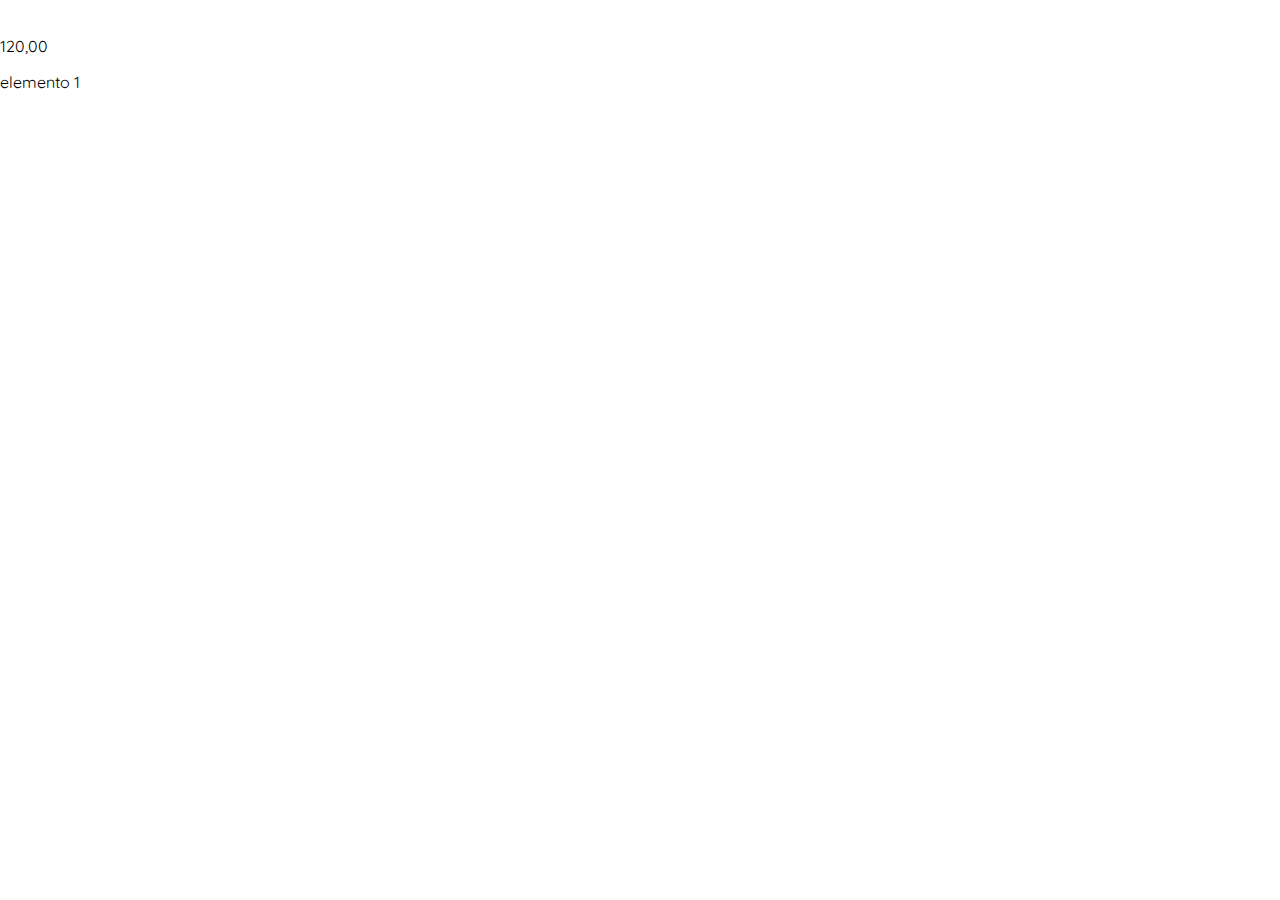
==== yardSale/html/begin.html @ 294c0567 "update" ====
<!DOCTYPE html>
<html lang="en">
<head>
    <meta charset="UTF-8">
    <meta http-equiv="X-UA-Compatible" content="IE=edge">
    <meta name="viewport" content="width=device-width, initial-scale=1.0">
    <title>Yard Sale</title>
    <link rel="stylesheet" href="/yardSale/css/begin.css">
    <link rel="preconnect" href="https://fonts.googleapis.com">
    <link rel="preconnect" href="https://fonts.gstatic.com" crossorigin>
    <link href="https://fonts.googleapis.com/css2?family=Quicksand:wght@300;500;700&display=swap" rel="stylesheet">
</head>
<body>
    <section class="main-container">
        <div class="cards-container">
            <div class="product-card">
                <img src="" alt="">
                <div>
                    <p>120,00</p>
                    <p>elemento 1</p>
                </div>
                <figure>
                    <img src="">
                </figure>

            </div>
        </div>
    </section>
    
</body>
</html>
---- yardSale/css/begin.css ----
:root {
    --very-light-pink: #c7c7c7;
    --text-input-field:#f7f7f7;
    --hospital-green:  #acd8b2;
    --white:           #ffffff;
    --black:           #000000;
    --sm:14px;
    --md:16px;
    --lg:18px;


}
body{
    font-family: 'Quicksand', sans-serif;
    margin: 0;
}
h1{
    color: yellowgreen;
}
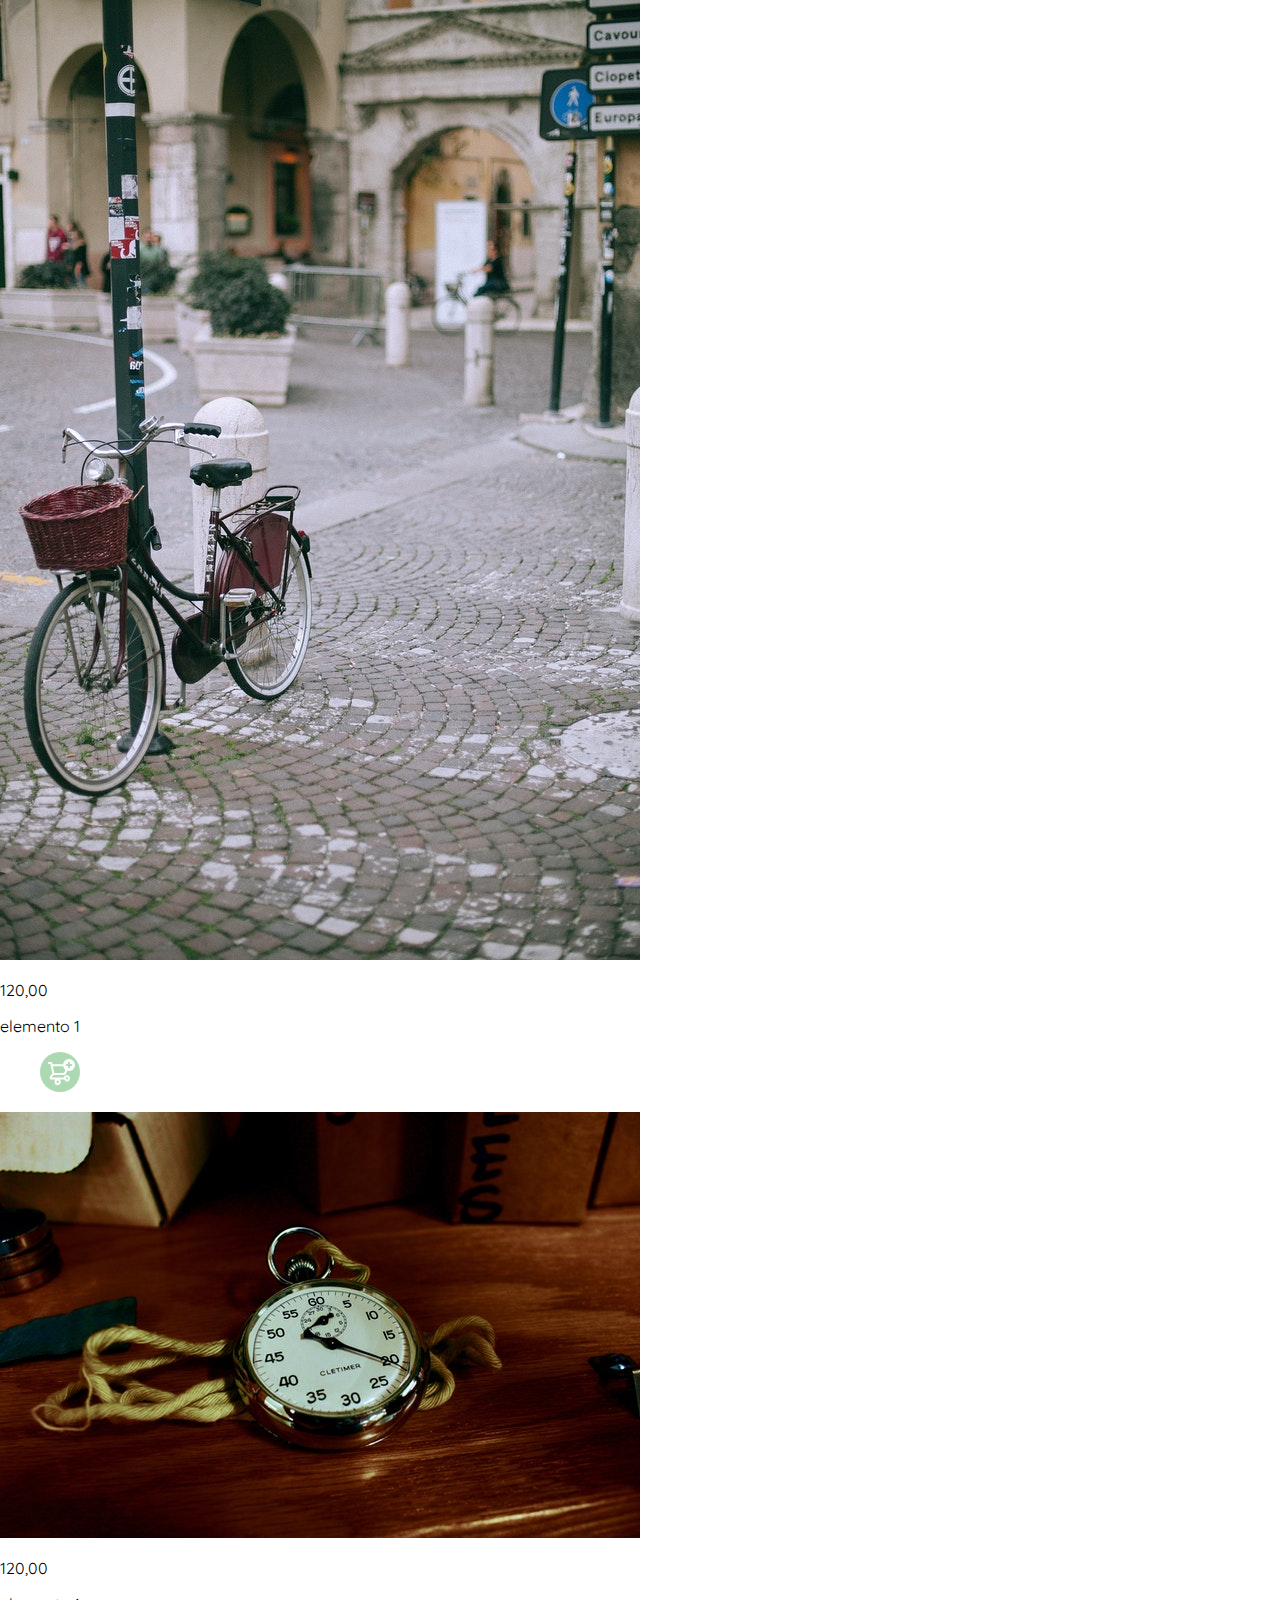
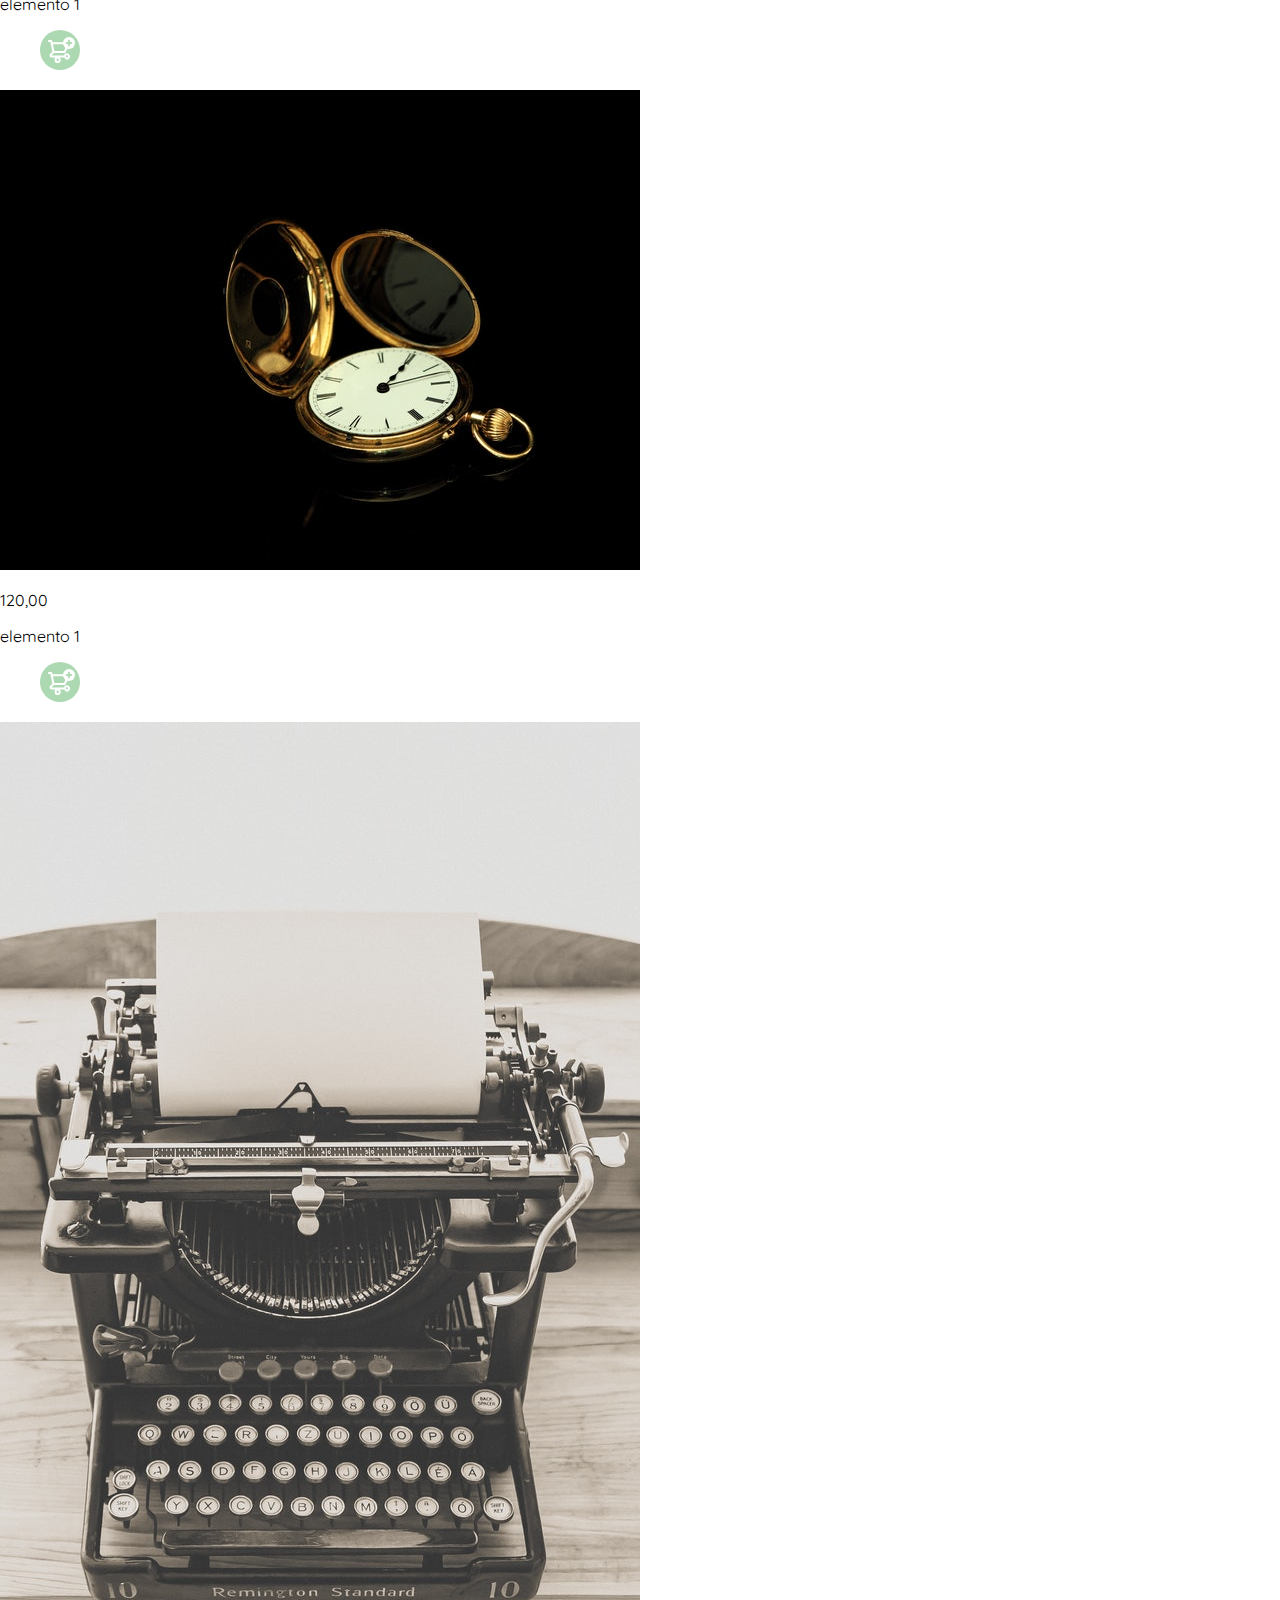
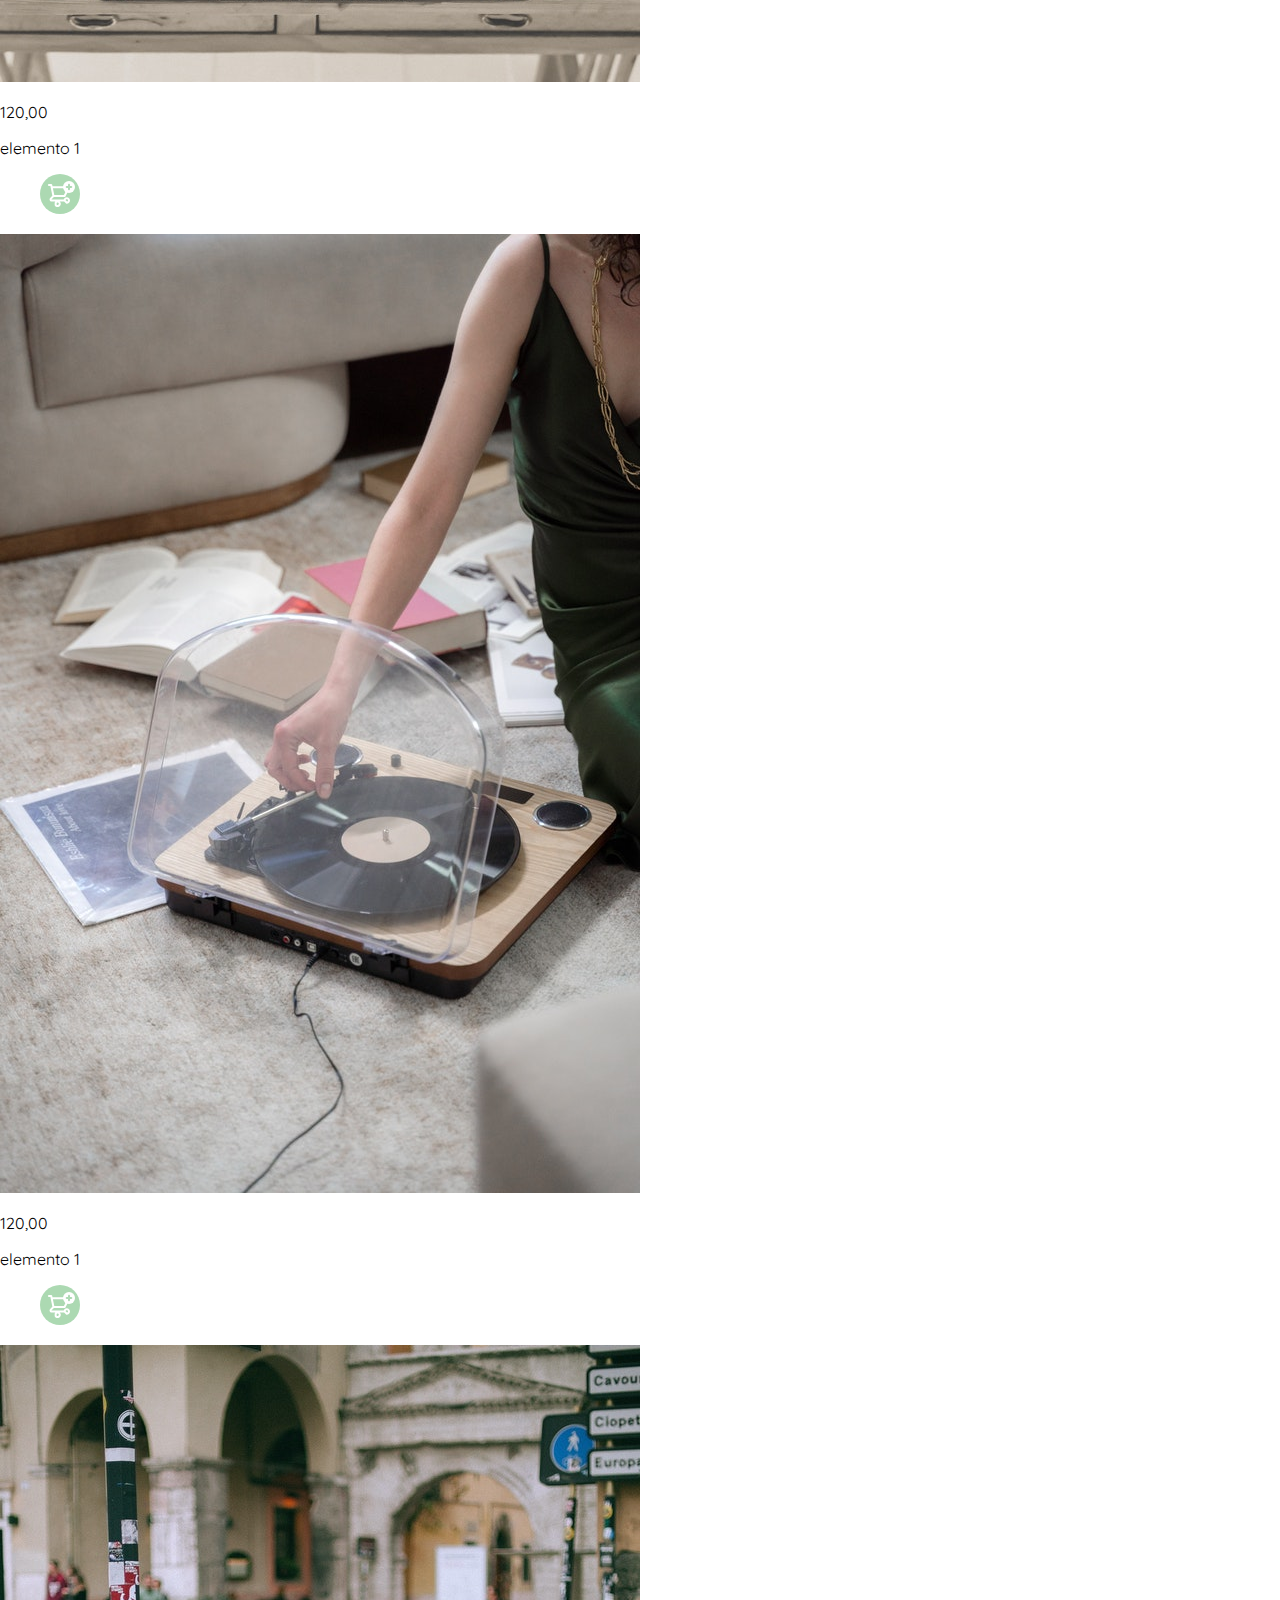
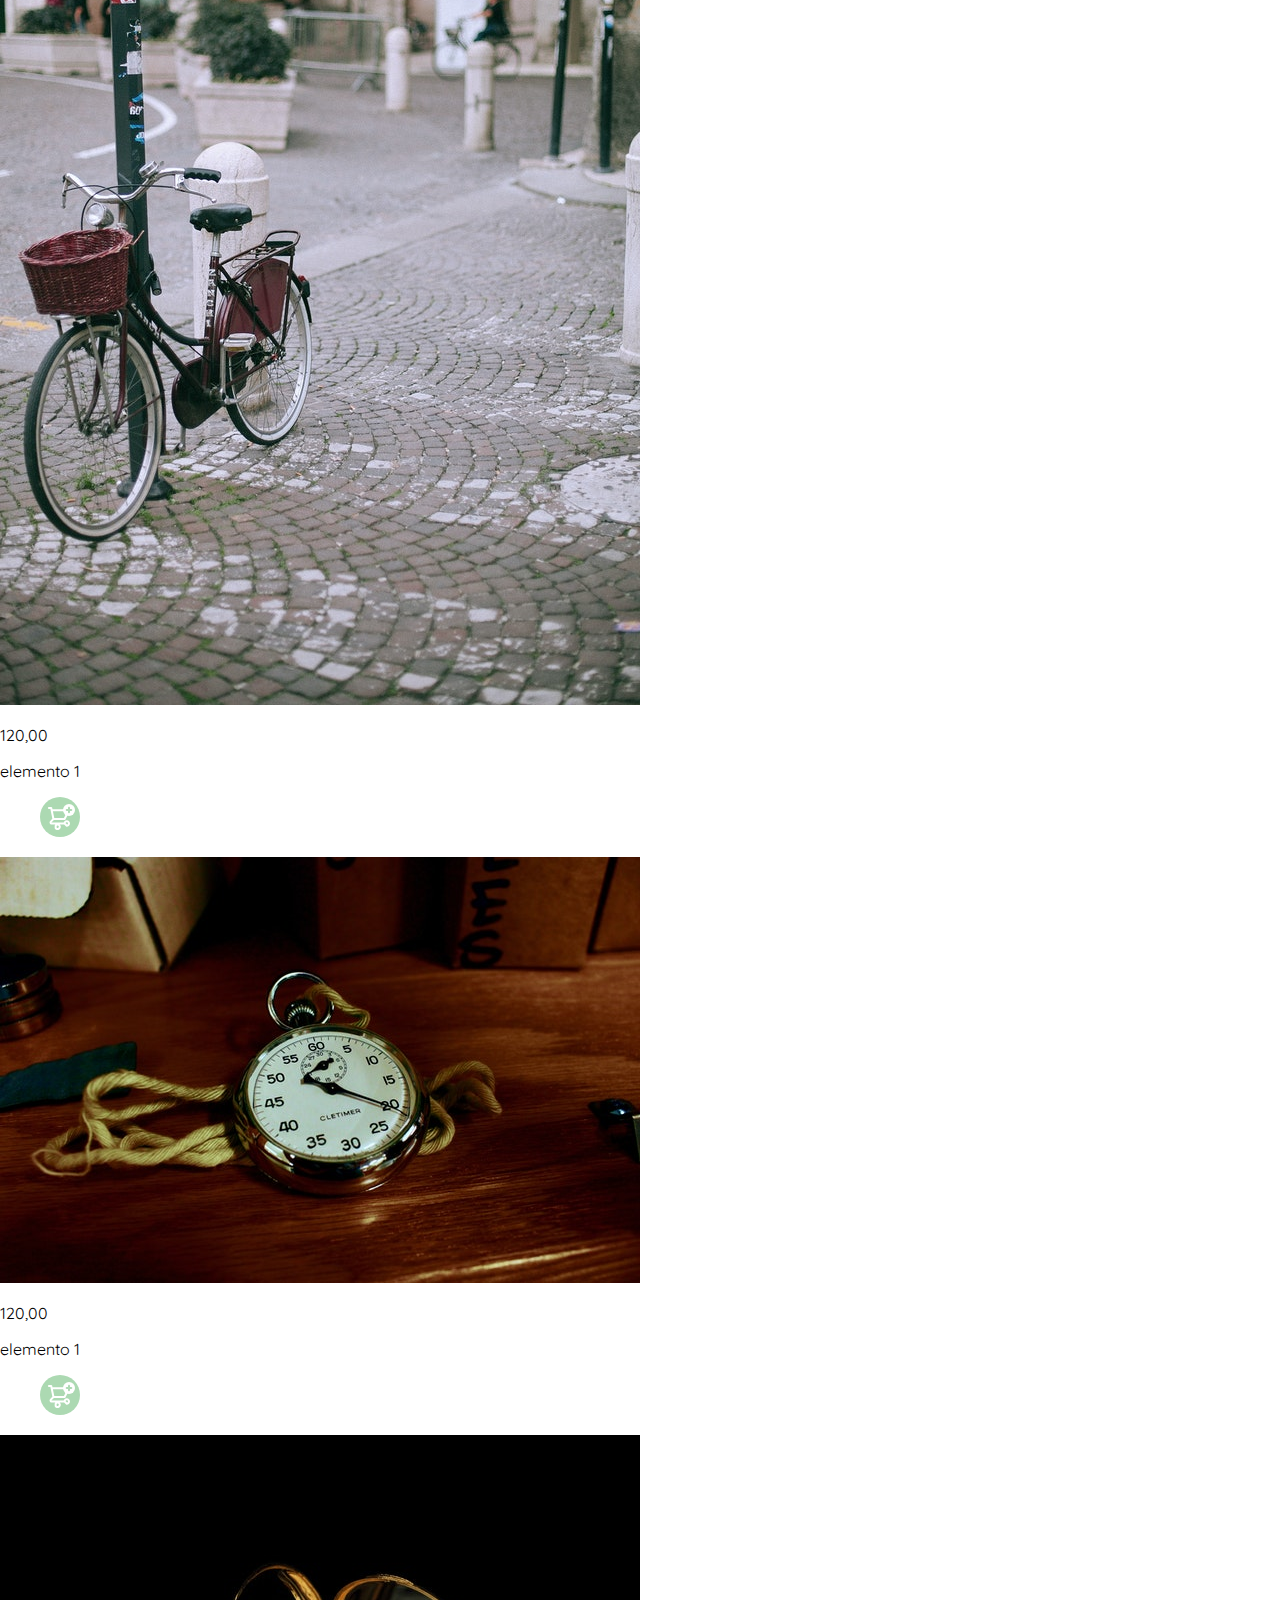
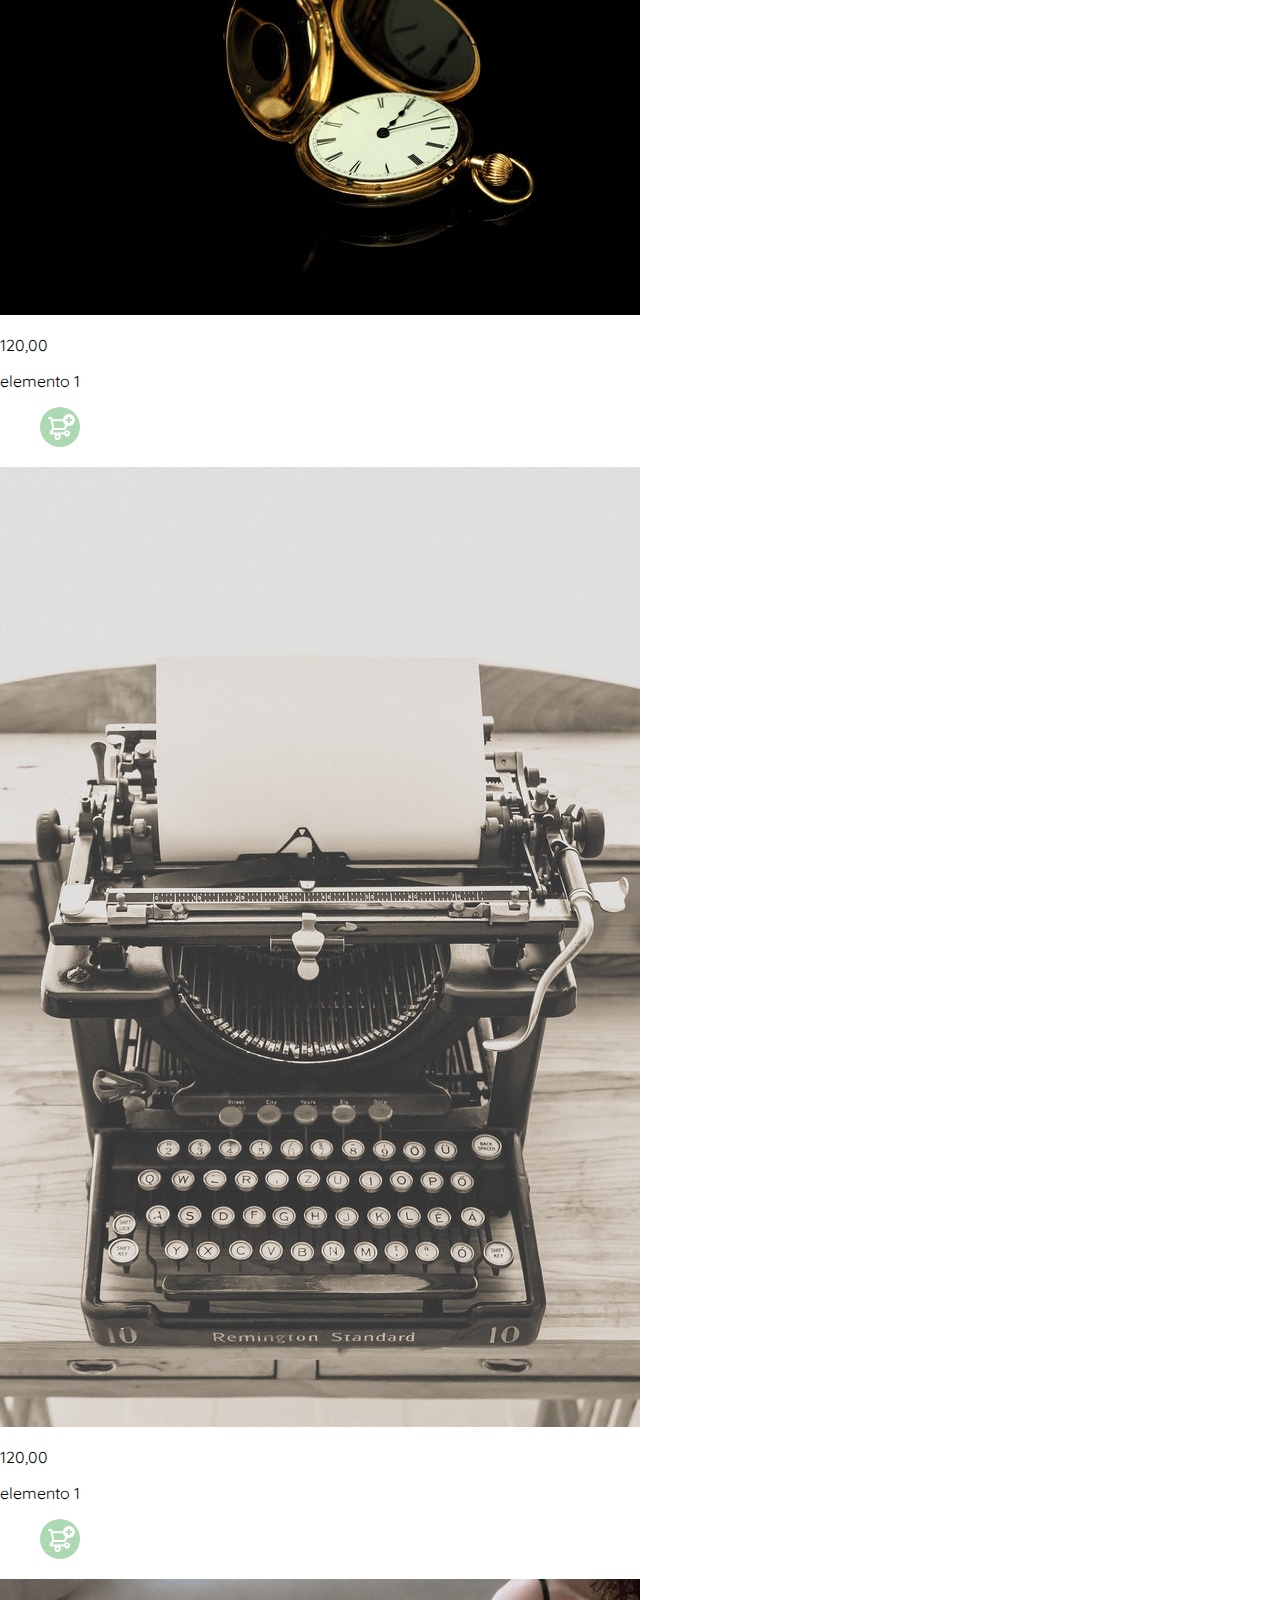
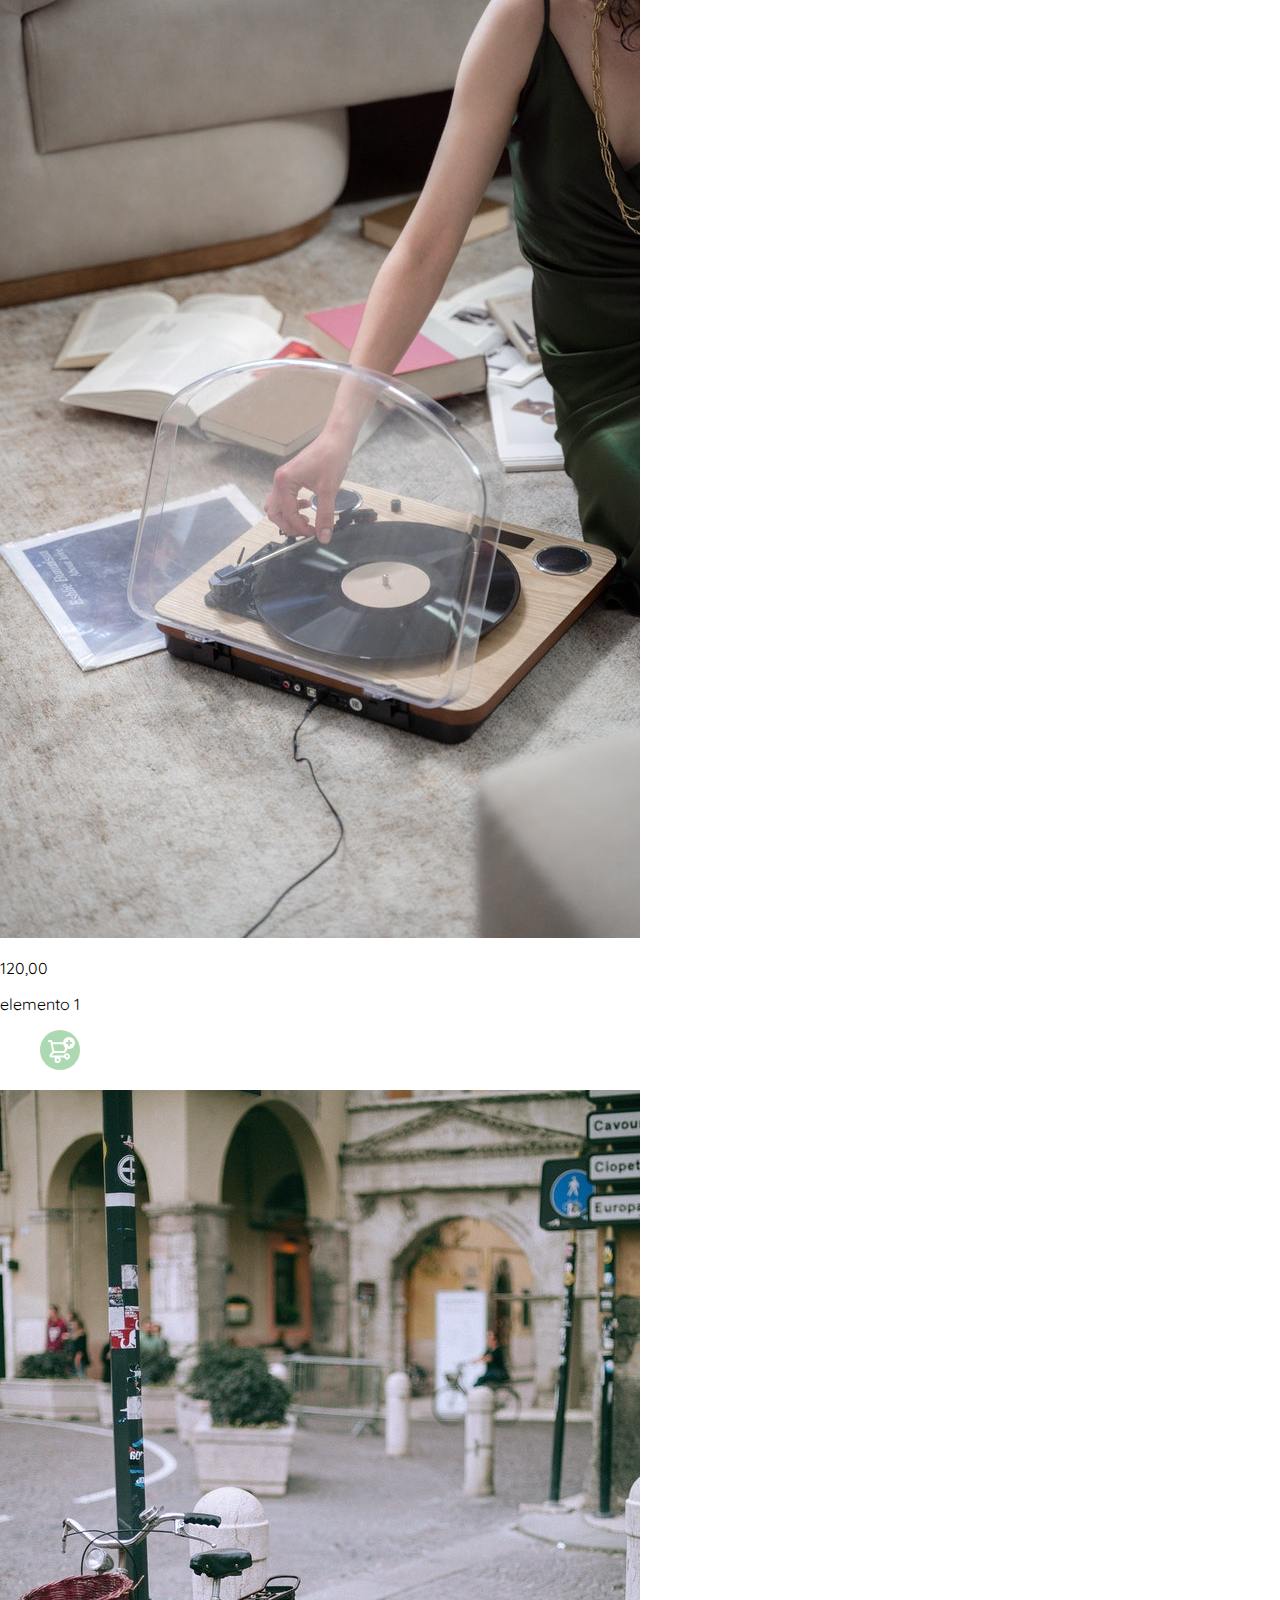
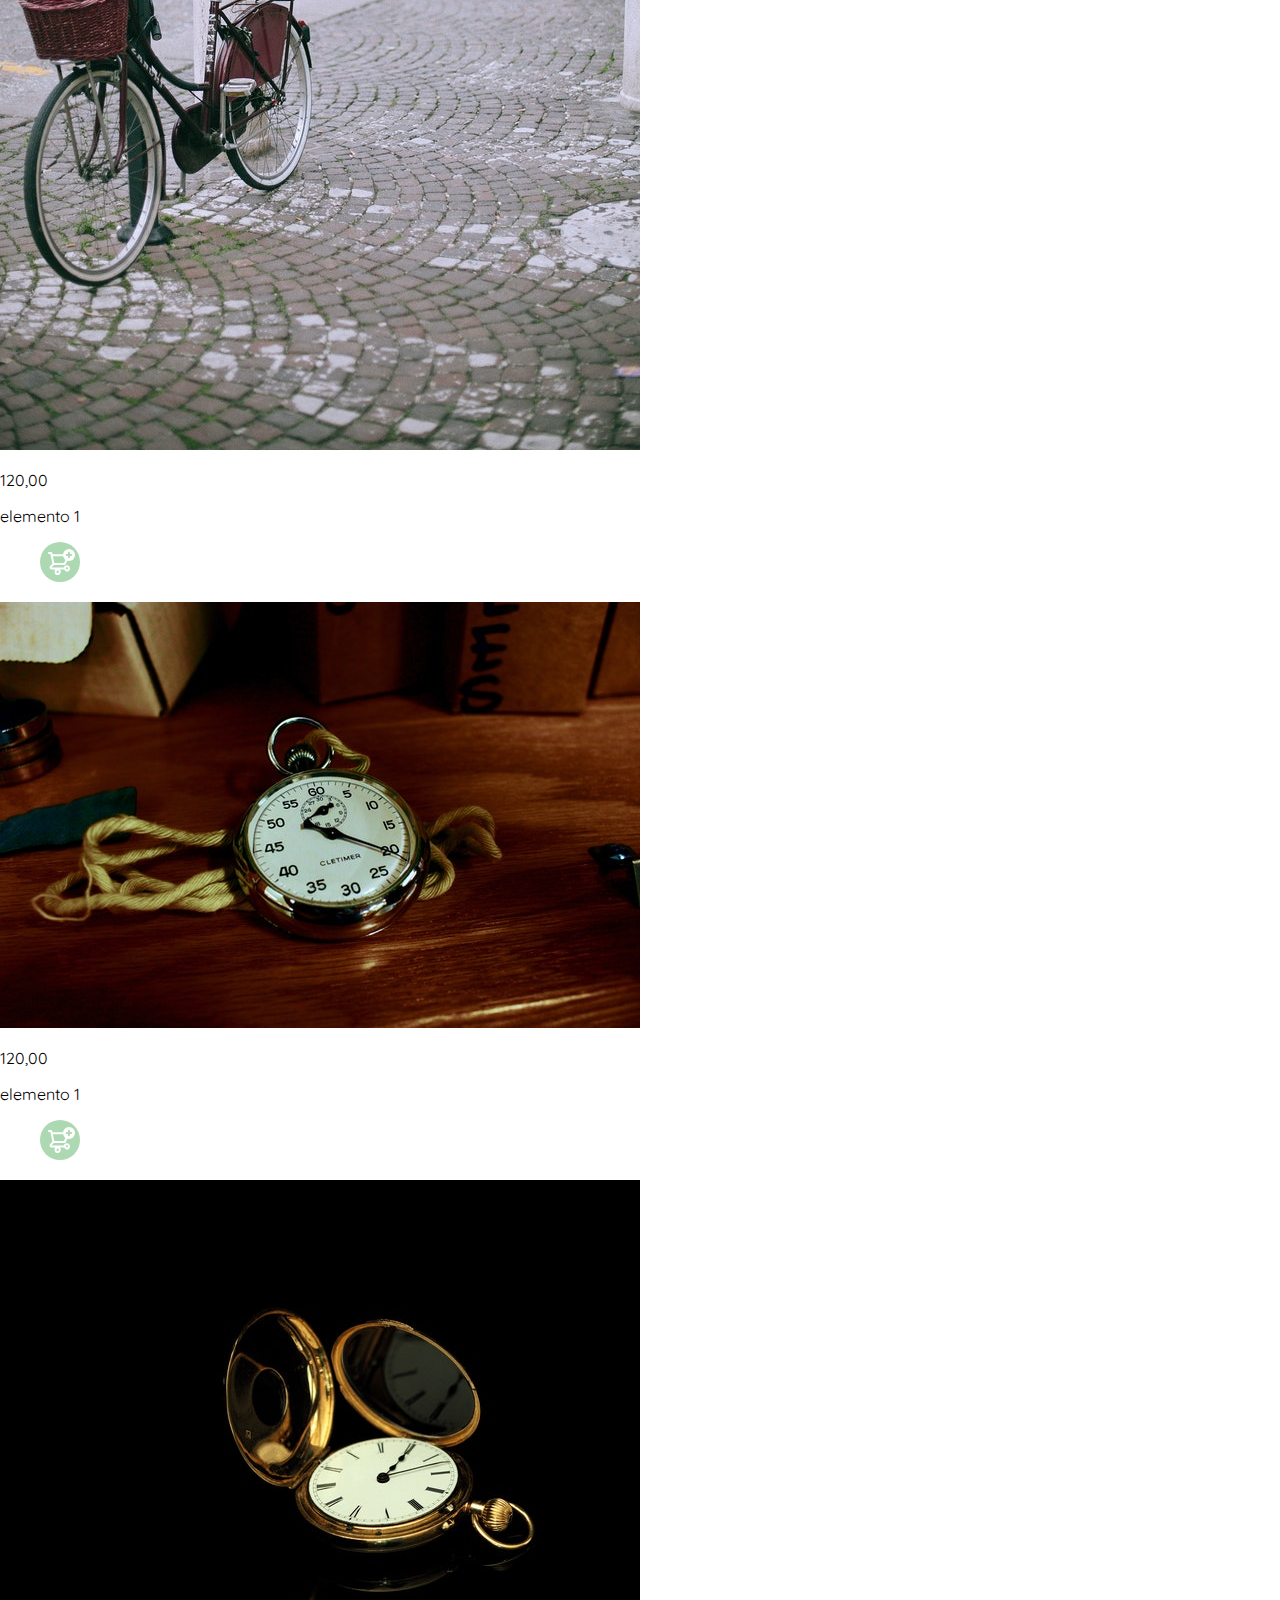
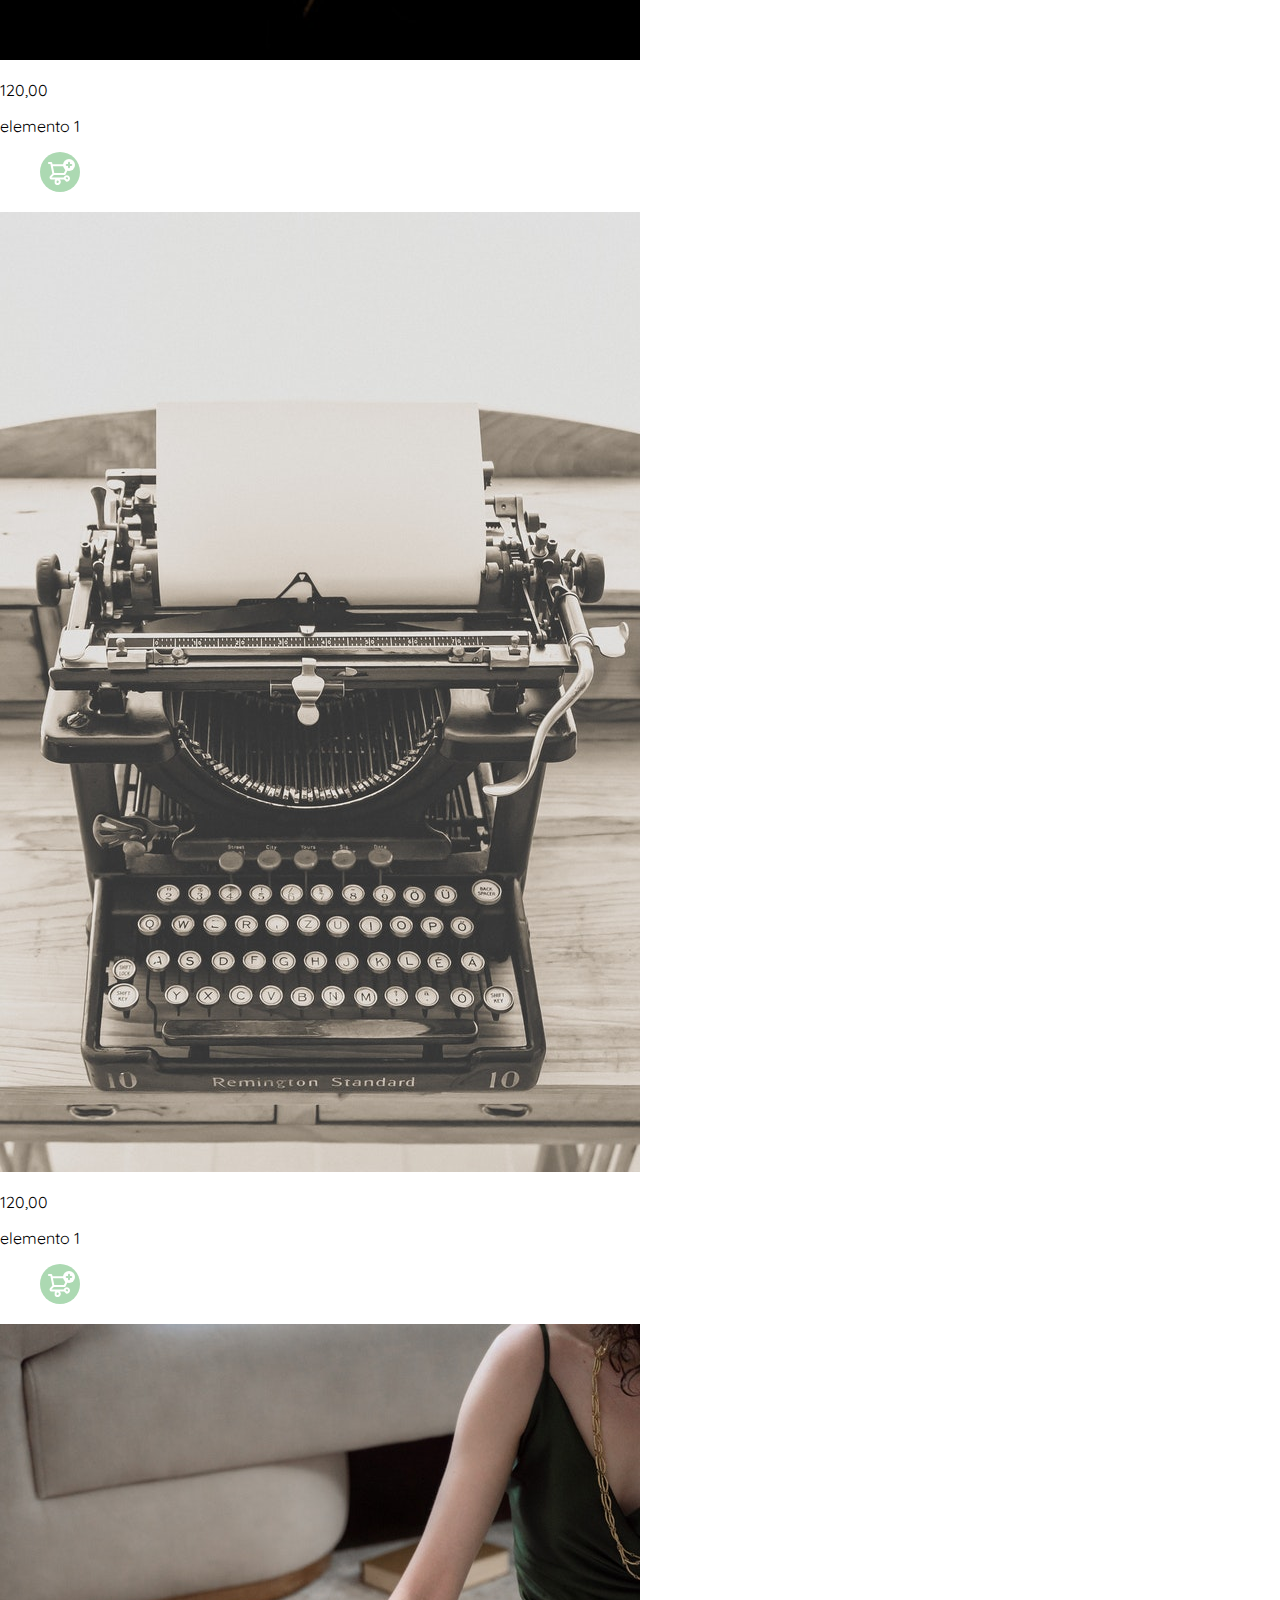
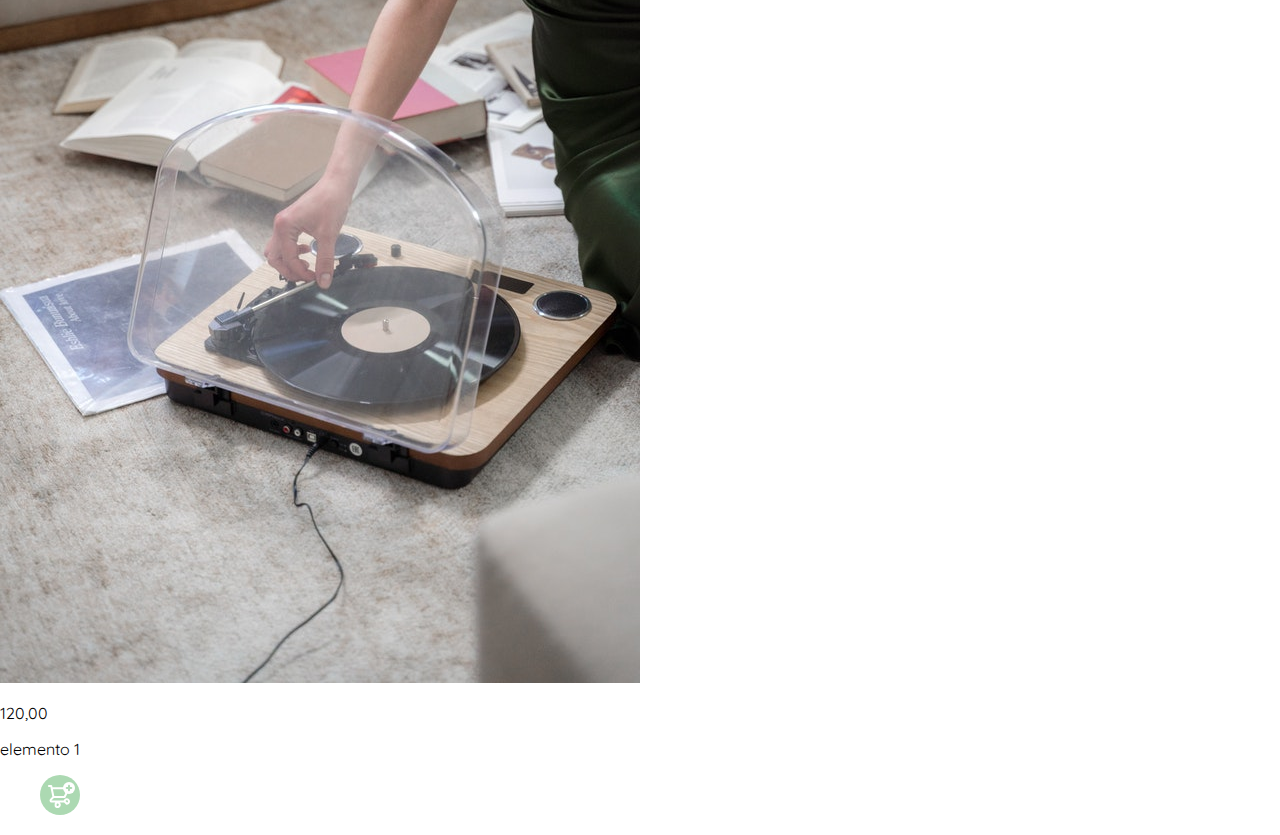
==== commit ac3b8013: "update" ====
--- a/yardSale/html/begin.html
+++ b/yardSale/html/begin.html
@@ -14,16 +14,171 @@
     <section class="main-container">
         <div class="cards-container">
             <div class="product-card">
-                <img src="" alt="">
+                <img src="/yardSale/picturesYS/bike.jpg" alt="">
                 <div>
                     <p>120,00</p>
                     <p>elemento 1</p>
                 </div>
                 <figure>
-                    <img src="">
+                    <img src="/yardSale/icons/bt_add_to_cart.svg">
                 </figure>
 
             </div>
+            <div class="product-card">
+                <img src="/yardSale/picturesYS/clock.jpg" alt="">
+                <div>
+                    <p>120,00</p>
+                    <p>elemento 1</p>
+                </div>
+                <figure>
+                    <img src="/yardSale/icons/bt_add_to_cart.svg">
+                </figure>
+
+            </div>
+            <div class="product-card">
+                <img src="/yardSale/picturesYS/clockgold.jpg" alt="">
+                <div>
+                    <p>120,00</p>
+                    <p>elemento 1</p>
+                </div>
+                <figure>
+                    <img src="/yardSale/icons/bt_add_to_cart.svg">
+                </figure>
+
+            </div>
+            <div class="product-card">
+                <img src="/yardSale/picturesYS/machine.jpg" alt="">
+                <div>
+                    <p>120,00</p>
+                    <p>elemento 1</p>
+                </div>
+                <figure>
+                    <img src="/yardSale/icons/bt_add_to_cart.svg">
+                </figure>
+
+            </div>
+            <div class="product-card">
+                <img src="/yardSale/picturesYS/turntable.jpg" alt="">
+                <div>
+                    <p>120,00</p>
+                    <p>elemento 1</p>
+                </div>
+                <figure>
+                    <img src="/yardSale/icons/bt_add_to_cart.svg">
+                </figure>
+
+            </div>
+            <div class="product-card">
+                <img src="/yardSale/picturesYS/bike.jpg" alt="">
+                <div>
+                    <p>120,00</p>
+                    <p>elemento 1</p>
+                </div>
+                <figure>
+                    <img src="/yardSale/icons/bt_add_to_cart.svg">
+                </figure>
+
+            </div>
+            <div class="product-card">
+                <img src="/yardSale/picturesYS/clock.jpg" alt="">
+                <div>
+                    <p>120,00</p>
+                    <p>elemento 1</p>
+                </div>
+                <figure>
+                    <img src="/yardSale/icons/bt_add_to_cart.svg">
+                </figure>
+
+            </div>
+            <div class="product-card">
+                <img src="/yardSale/picturesYS/clockgold.jpg" alt="">
+                <div>
+                    <p>120,00</p>
+                    <p>elemento 1</p>
+                </div>
+                <figure>
+                    <img src="/yardSale/icons/bt_add_to_cart.svg">
+                </figure>
+
+            </div>
+            <div class="product-card">
+                <img src="/yardSale/picturesYS/machine.jpg" alt="">
+                <div>
+                    <p>120,00</p>
+                    <p>elemento 1</p>
+                </div>
+                <figure>
+                    <img src="/yardSale/icons/bt_add_to_cart.svg">
+                </figure>
+
+            </div>
+            <div class="product-card">
+                <img src="/yardSale/picturesYS/turntable.jpg" alt="">
+                <div>
+                    <p>120,00</p>
+                    <p>elemento 1</p>
+                </div>
+                <figure>
+                    <img src="/yardSale/icons/bt_add_to_cart.svg">
+                </figure>
+
+            </div>
+            <div class="product-card">
+                <img src="/yardSale/picturesYS/bike.jpg" alt="">
+                <div>
+                    <p>120,00</p>
+                    <p>elemento 1</p>
+                </div>
+                <figure>
+                    <img src="/yardSale/icons/bt_add_to_cart.svg">
+                </figure>
+
+            </div>
+            <div class="product-card">
+                <img src="/yardSale/picturesYS/clock.jpg" alt="">
+                <div>
+                    <p>120,00</p>
+                    <p>elemento 1</p>
+                </div>
+                <figure>
+                    <img src="/yardSale/icons/bt_add_to_cart.svg">
+                </figure>
+
+            </div>
+            <div class="product-card">
+                <img src="/yardSale/picturesYS/clockgold.jpg" alt="">
+                <div>
+                    <p>120,00</p>
+                    <p>elemento 1</p>
+                </div>
+                <figure>
+                    <img src="/yardSale/icons/bt_add_to_cart.svg">
+                </figure>
+
+            </div>
+            <div class="product-card">
+                <img src="/yardSale/picturesYS/machine.jpg" alt="">
+                <div>
+                    <p>120,00</p>
+                    <p>elemento 1</p>
+                </div>
+                <figure>
+                    <img src="/yardSale/icons/bt_add_to_cart.svg">
+                </figure>
+
+            </div>
+            <div class="product-card">
+                <img src="/yardSale/picturesYS/turntable.jpg" alt="">
+                <div>
+                    <p>120,00</p>
+                    <p>elemento 1</p>
+                </div>
+                <figure>
+                    <img src="/yardSale/icons/bt_add_to_cart.svg">
+                </figure>
+
+            </div>
+            
         </div>
     </section>
     
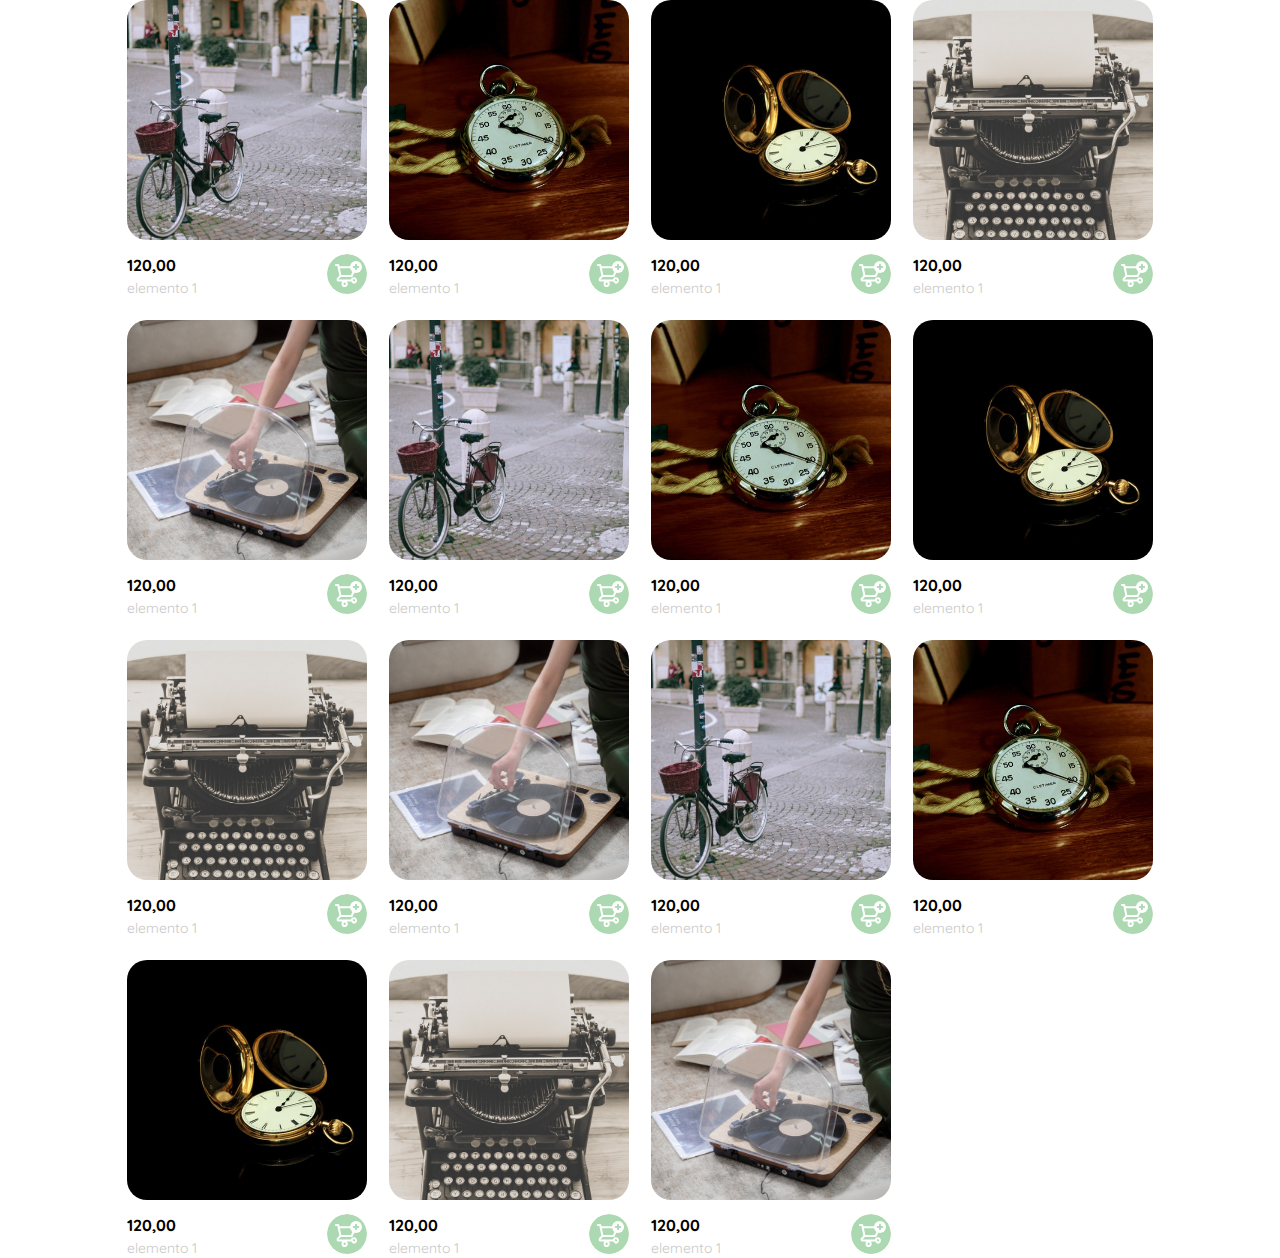
==== commit 764bfebe: "update" ====
--- a/yardSale/html/begin.html
+++ b/yardSale/html/begin.html
@@ -15,169 +15,212 @@
         <div class="cards-container">
             <div class="product-card">
                 <img src="/yardSale/picturesYS/bike.jpg" alt="">
-                <div>
-                    <p>120,00</p>
-                    <p>elemento 1</p>
-                </div>
-                <figure>
-                    <img src="/yardSale/icons/bt_add_to_cart.svg">
-                </figure>
-
+                <div class="product-info">
+                    <div>
+                     <p>120,00</p>
+                     <p>elemento 1</p>
+
+                    </div>
+                    <figure>
+                        <img src="/yardSale/icons/bt_add_to_cart.svg">
+                    </figure>                    
+                </div>               
+                   
             </div>
             <div class="product-card">
                 <img src="/yardSale/picturesYS/clock.jpg" alt="">
-                <div>
-                    <p>120,00</p>
-                    <p>elemento 1</p>
-                </div>
-                <figure>
-                    <img src="/yardSale/icons/bt_add_to_cart.svg">
-                </figure>
+                <div class="product-info">
+                    <div>
+                     <p>120,00</p>
+                     <p>elemento 1</p>
+
+                    </div>
+                    <figure>
+                        <img src="/yardSale/icons/bt_add_to_cart.svg">
+                    </figure>                    
+                </div>             
 
             </div>
             <div class="product-card">
                 <img src="/yardSale/picturesYS/clockgold.jpg" alt="">
-                <div>
-                    <p>120,00</p>
-                    <p>elemento 1</p>
-                </div>
-                <figure>
-                    <img src="/yardSale/icons/bt_add_to_cart.svg">
-                </figure>
-
+                <div class="product-info">
+                    <div>
+                     <p>120,00</p>
+                     <p>elemento 1</p>
+
+                    </div>
+                    <figure>
+                        <img src="/yardSale/icons/bt_add_to_cart.svg">
+                    </figure>                    
+                </div>             
             </div>
             <div class="product-card">
                 <img src="/yardSale/picturesYS/machine.jpg" alt="">
-                <div>
-                    <p>120,00</p>
-                    <p>elemento 1</p>
-                </div>
-                <figure>
-                    <img src="/yardSale/icons/bt_add_to_cart.svg">
-                </figure>
+                <div class="product-info">
+                    <div>
+                     <p>120,00</p>
+                     <p>elemento 1</p>
+
+                    </div>
+                    <figure>
+                        <img src="/yardSale/icons/bt_add_to_cart.svg">
+                    </figure>                    
+                </div>             
 
             </div>
             <div class="product-card">
                 <img src="/yardSale/picturesYS/turntable.jpg" alt="">
-                <div>
-                    <p>120,00</p>
-                    <p>elemento 1</p>
-                </div>
-                <figure>
-                    <img src="/yardSale/icons/bt_add_to_cart.svg">
-                </figure>
+                <div class="product-info">
+                    <div>
+                     <p>120,00</p>
+                     <p>elemento 1</p>
+
+                    </div>
+                    <figure>
+                        <img src="/yardSale/icons/bt_add_to_cart.svg">
+                    </figure>                    
+                </div>             
 
             </div>
             <div class="product-card">
                 <img src="/yardSale/picturesYS/bike.jpg" alt="">
-                <div>
-                    <p>120,00</p>
-                    <p>elemento 1</p>
-                </div>
-                <figure>
-                    <img src="/yardSale/icons/bt_add_to_cart.svg">
-                </figure>
-
+                <div class="product-info">
+                    <div>
+                     <p>120,00</p>
+                     <p>elemento 1</p>
+
+                    </div>
+                    <figure>
+                        <img src="/yardSale/icons/bt_add_to_cart.svg">
+                    </figure>                    
+                </div>               
+                   
             </div>
             <div class="product-card">
                 <img src="/yardSale/picturesYS/clock.jpg" alt="">
-                <div>
-                    <p>120,00</p>
-                    <p>elemento 1</p>
-                </div>
-                <figure>
-                    <img src="/yardSale/icons/bt_add_to_cart.svg">
-                </figure>
+                <div class="product-info">
+                    <div>
+                     <p>120,00</p>
+                     <p>elemento 1</p>
+
+                    </div>
+                    <figure>
+                        <img src="/yardSale/icons/bt_add_to_cart.svg">
+                    </figure>                    
+                </div>             
 
             </div>
             <div class="product-card">
                 <img src="/yardSale/picturesYS/clockgold.jpg" alt="">
-                <div>
-                    <p>120,00</p>
-                    <p>elemento 1</p>
-                </div>
-                <figure>
-                    <img src="/yardSale/icons/bt_add_to_cart.svg">
-                </figure>
-
+                <div class="product-info">
+                    <div>
+                     <p>120,00</p>
+                     <p>elemento 1</p>
+
+                    </div>
+                    <figure>
+                        <img src="/yardSale/icons/bt_add_to_cart.svg">
+                    </figure>                    
+                </div>             
             </div>
             <div class="product-card">
                 <img src="/yardSale/picturesYS/machine.jpg" alt="">
-                <div>
-                    <p>120,00</p>
-                    <p>elemento 1</p>
-                </div>
-                <figure>
-                    <img src="/yardSale/icons/bt_add_to_cart.svg">
-                </figure>
+                <div class="product-info">
+                    <div>
+                     <p>120,00</p>
+                     <p>elemento 1</p>
+
+                    </div>
+                    <figure>
+                        <img src="/yardSale/icons/bt_add_to_cart.svg">
+                    </figure>                    
+                </div>             
 
             </div>
             <div class="product-card">
                 <img src="/yardSale/picturesYS/turntable.jpg" alt="">
-                <div>
-                    <p>120,00</p>
-                    <p>elemento 1</p>
-                </div>
-                <figure>
-                    <img src="/yardSale/icons/bt_add_to_cart.svg">
-                </figure>
+                <div class="product-info">
+                    <div>
+                     <p>120,00</p>
+                     <p>elemento 1</p>
+
+                    </div>
+                    <figure>
+                        <img src="/yardSale/icons/bt_add_to_cart.svg">
+                    </figure>                    
+                </div>             
 
             </div>
             <div class="product-card">
                 <img src="/yardSale/picturesYS/bike.jpg" alt="">
-                <div>
-                    <p>120,00</p>
-                    <p>elemento 1</p>
-                </div>
-                <figure>
-                    <img src="/yardSale/icons/bt_add_to_cart.svg">
-                </figure>
-
+                <div class="product-info">
+                    <div>
+                     <p>120,00</p>
+                     <p>elemento 1</p>
+
+                    </div>
+                    <figure>
+                        <img src="/yardSale/icons/bt_add_to_cart.svg">
+                    </figure>                    
+                </div>               
+                   
             </div>
             <div class="product-card">
                 <img src="/yardSale/picturesYS/clock.jpg" alt="">
-                <div>
-                    <p>120,00</p>
-                    <p>elemento 1</p>
-                </div>
-                <figure>
-                    <img src="/yardSale/icons/bt_add_to_cart.svg">
-                </figure>
+                <div class="product-info">
+                    <div>
+                     <p>120,00</p>
+                     <p>elemento 1</p>
+
+                    </div>
+                    <figure>
+                        <img src="/yardSale/icons/bt_add_to_cart.svg">
+                    </figure>                    
+                </div>             
 
             </div>
             <div class="product-card">
                 <img src="/yardSale/picturesYS/clockgold.jpg" alt="">
-                <div>
-                    <p>120,00</p>
-                    <p>elemento 1</p>
-                </div>
-                <figure>
-                    <img src="/yardSale/icons/bt_add_to_cart.svg">
-                </figure>
-
+                <div class="product-info">
+                    <div>
+                     <p>120,00</p>
+                     <p>elemento 1</p>
+
+                    </div>
+                    <figure>
+                        <img src="/yardSale/icons/bt_add_to_cart.svg">
+                    </figure>                    
+                </div>             
             </div>
             <div class="product-card">
                 <img src="/yardSale/picturesYS/machine.jpg" alt="">
-                <div>
-                    <p>120,00</p>
-                    <p>elemento 1</p>
-                </div>
-                <figure>
-                    <img src="/yardSale/icons/bt_add_to_cart.svg">
-                </figure>
+                <div class="product-info">
+                    <div>
+                     <p>120,00</p>
+                     <p>elemento 1</p>
+
+                    </div>
+                    <figure>
+                        <img src="/yardSale/icons/bt_add_to_cart.svg">
+                    </figure>                    
+                </div>             
 
             </div>
             <div class="product-card">
                 <img src="/yardSale/picturesYS/turntable.jpg" alt="">
-                <div>
-                    <p>120,00</p>
-                    <p>elemento 1</p>
-                </div>
-                <figure>
-                    <img src="/yardSale/icons/bt_add_to_cart.svg">
-                </figure>
-
-            </div>
+                <div class="product-info">
+                    <div>
+                     <p>120,00</p>
+                     <p>elemento 1</p>
+
+                    </div>
+                    <figure>
+                        <img src="/yardSale/icons/bt_add_to_cart.svg">
+                    </figure>                    
+                </div>             
+
+            </div>
+            
             
         </div>
     </section>
--- a/yardSale/css/begin.css
+++ b/yardSale/css/begin.css
@@ -14,6 +14,68 @@
     font-family: 'Quicksand', sans-serif;
     margin: 0;
 }
-h1{
-    color: yellowgreen;
-}+
+.cards-container{
+    display: grid;
+    grid-template-columns: repeat(auto-fill,240px);
+    gap: 22px;
+    place-content: center;
+}
+.product-card{
+    width: 240px;
+}
+
+.product-card img {
+    width: 240px;
+    height: 240px;
+    border-radius: 20px;
+    object-fit:cover;
+}
+
+.product-info{
+    display: flex;
+    justify-content: space-between;
+    align-items: center;
+    margin-top: 10px;
+
+}
+.product-info figure  {
+    margin: 0;
+}
+
+.product-info figure img {
+    width: 40px;
+    height:40px;
+  
+}
+.product-info div p:nth-child(1){
+    font-weight: bold;
+    font-size: var(--md);
+    margin-top: 0px;
+    margin-bottom: 4px;
+}
+.product-info div p:nth-child(2){
+    font-size: var(--sm);
+    margin-top: 0px;
+    margin-bottom: 0px;
+    color: var(--very-light-pink);
+}
+
+@media (max-width){
+    .cards-container{
+        display: grid;
+        grid-template-columns: repeat(auto-fill,140px);
+       
+    }
+    .product-card{
+        width: 140px;
+    }
+    
+    .product-card img {
+        width: 140px;
+        height: 140px;
+        border-radius: 20px;
+        object-fit:cover;
+    }
+
+}
